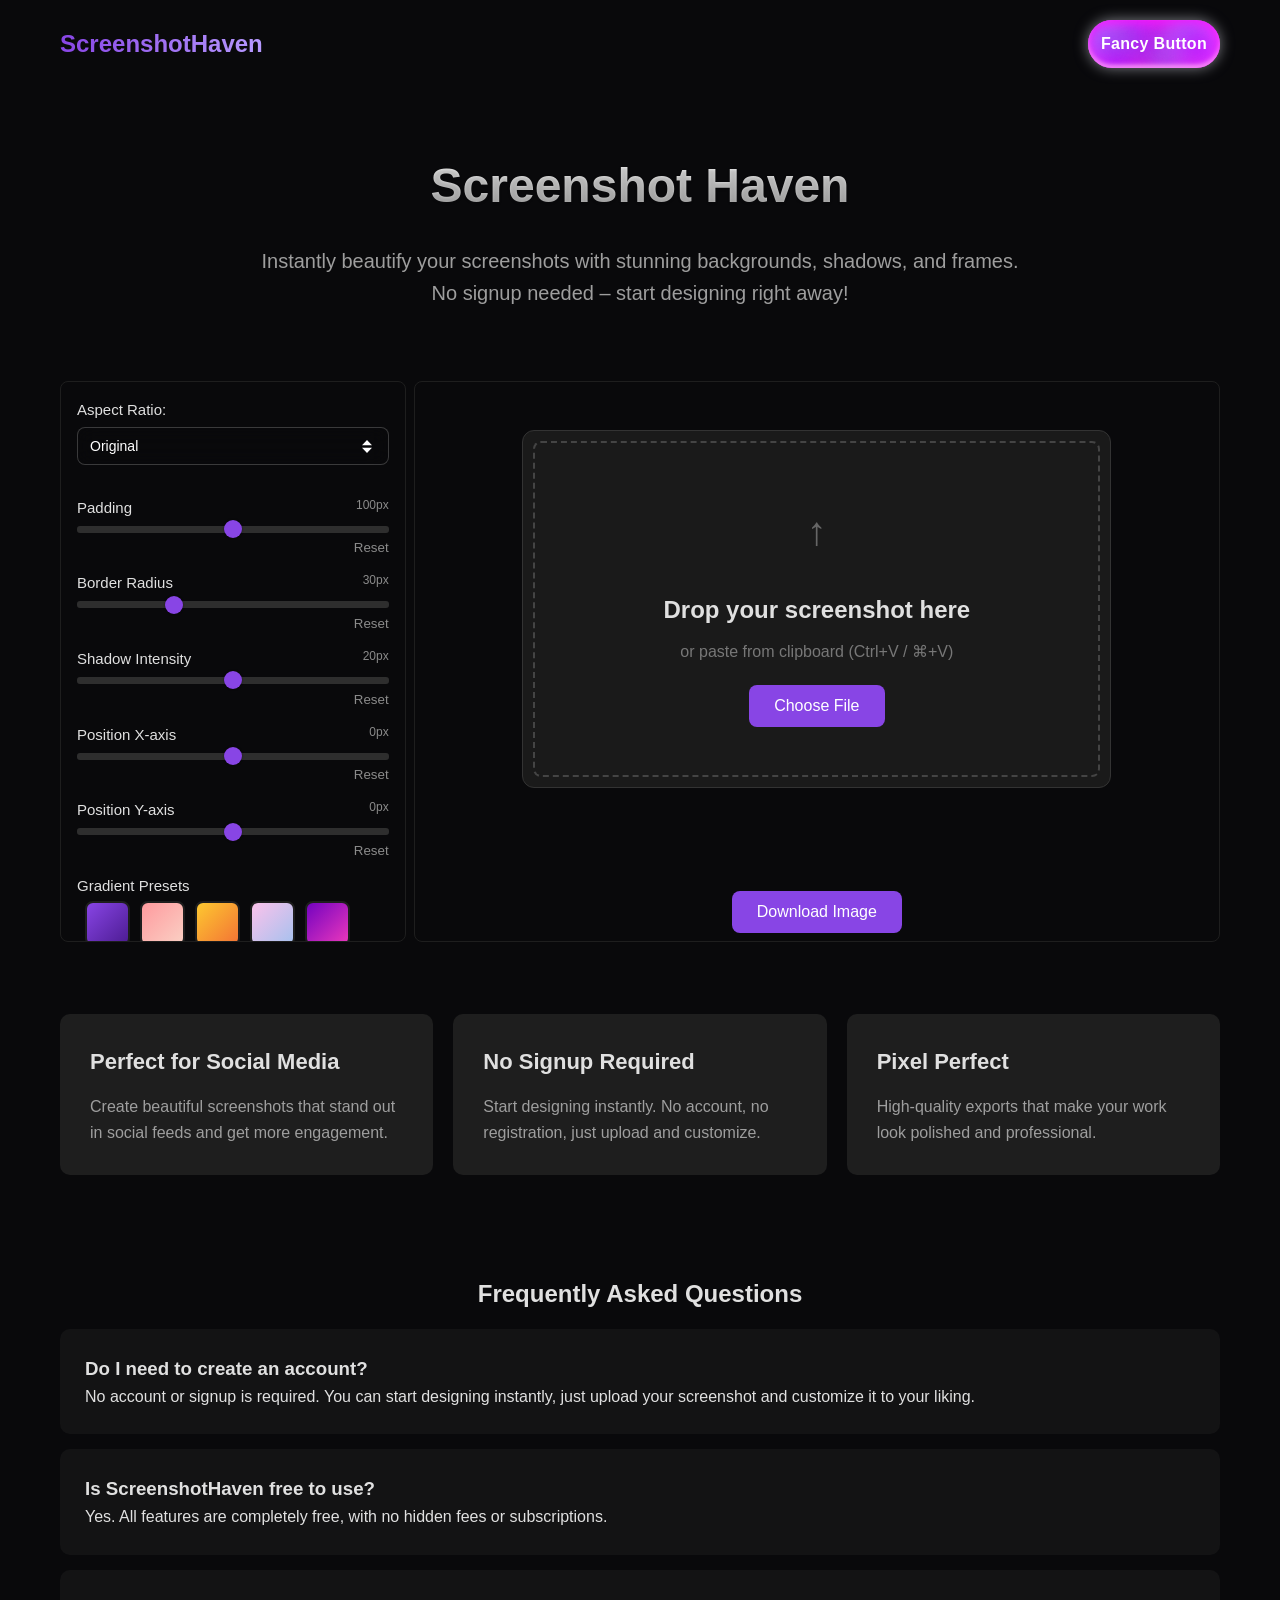
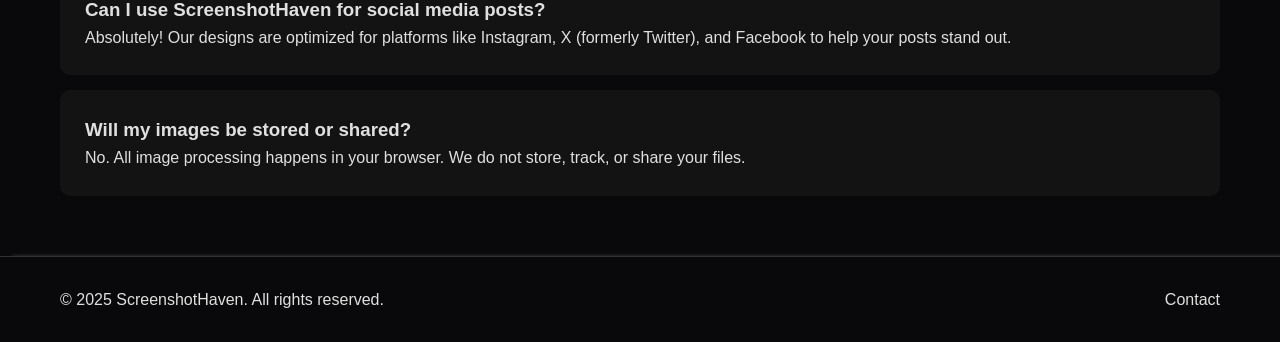
==== index.html @ 1f68485c "Initial commit of ssHaven | Working" ====
<!DOCTYPE html>
<html lang="en">

<head>
    <meta charset="UTF-8">
    <meta name="viewport" content="width=device-width, initial-scale=1.0">
    <title>ScreenshotHaven - Beautify Screenshots for Social Media</title>
        <!-- Meta Description -->
    <meta name="description" content="Create stunning, share-ready screenshots in seconds. Add padding, borders, shadows, and backgrounds for Instagram, X (Twitter), and more. No signup required.">

    <!-- Keywords (optional but still useful for some search engines) -->
    <meta name="keywords" content="screenshot beautifier, screenshot editor, social media screenshot tool, Instagram post maker, Twitter image enhancer, screenshot border, screenshot padding">

    <!-- Open Graph for social sharing -->
    <meta property="og:title" content="ScreenshotHaven - Beautify Screenshots Instantly">
    <meta property="og:description" content="Transform plain screenshots into eye-catching social media posts. No signup needed, just upload and style.">
    <meta property="og:image" content="https://yourwebsite.com/og-image.jpg">
    <meta property="og:url" content="https://yourwebsite.com">
    <meta property="og:type" content="website">

    <!-- Twitter Card -->
    <meta name="twitter:card" content="summary_large_image">
    <meta name="twitter:title" content="ScreenshotHaven - Beautify Screenshots Instantly">
    <meta name="twitter:description" content="Create beautiful, polished screenshots perfect for Instagram, X (Twitter), and more. No account needed.">
    <meta name="twitter:image" content="https://yourwebsite.com/twitter-image.jpg">

    <style>
        :root {
            --primary-color: #8845e5;
            --text-color: #e0e0e0;
            --background-color: #09090b;
            --card-background: #1e1e1e;
            --button-color: #8845e5;
            --muted-shadow-color: rgb(28, 28, 28);
            --muted-foreground-color: rgb(139, 139, 139);
        }

        * {
            margin: 0;
            padding: 0;
            box-sizing: border-box;
            font-family: -apple-system, BlinkMacSystemFont, 'Segoe UI', Roboto, Oxygen, Ubuntu, Cantarell, 'Open Sans', 'Helvetica Neue', sans-serif;
        }

        body {
            background-color: var(--background-color);
            color: var(--text-color);
            line-height: 1.6;
            height: 100%;
        }

        .container {
            width: 100%;
            max-width: 1200px;
            margin: 0 auto;
            padding: 0 20px;
        }

        /* Header Styles */
        header {
            padding: 20px 0;
        }

        nav {
            display: flex;
            justify-content: space-between;
            align-items: center;
        }

        .logo {
            font-size: 24px;
            font-weight: bold;
            background: linear-gradient(to right, #8845e5, #b69aff);
            -webkit-background-clip: text;
            background-clip: text;
            color: transparent;
            text-decoration: none;
        }

        .nav-links {
            display: flex;
            gap: 30px;
        }

        .nav-links a {
            color: var(--text-color);
            text-decoration: none;
            transition: color 0.3s ease;
        }

        .nav-links a:hover {
            color: var(--primary-color);
        }

        .get-started {
            background: none;
            border: none;
            color: var(--primary-color);
            font-weight: bold;
            font-size: 16px;
            cursor: pointer;
            text-decoration: none;
        }

        /* Hero Section */
        .hero {
            text-align: center;
            padding: 60px 0;
        }

        .hero h1 {
            font-size: 48px;
            margin-bottom: 20px;
            background: linear-gradient(to bottom, #ffffff, #9e9e9e);
            -webkit-background-clip: text;
            background-clip: text;
            color: transparent;
            text-shadow: 0px 1px 3px rgba(0, 0, 0, 0.15);
        }

        .hero p {
            font-size: 20px;
            max-width: 800px;
            margin: 0 auto;
            color: #9e9e9e;
        }

        /* Upload Section */
        .upload-section {
            background-color: #1a1a1a;
            border: 1px solid #333;
            border-radius: 12px;
            padding: 60px 140px;
            text-align: center;
            margin: 40px auto;
            max-width: 700px;
            cursor: pointer;
            animation: float 4s ease-in-out infinite;
            position: relative;
        }

        .upload-section::before {
            content: '';
            position: absolute;
            top: 10px;
            left: 10px;
            right: 10px;
            bottom: 10px;
            border: 2px dashed #444;
            border-radius: 8px;
            pointer-events: none;
        }

        .customization-section {
            display: flex;
            gap: 8px;
            width: 100%;
            min-height: 450px;
            height: 585px;
            border-radius: 8px;
            padding: 12px 0px;
            align-items: stretch;
            justify-content: center;
            font-size: 16px;
        }

        .customization-section div {
            padding: 8px;
            border-radius: 8px;
        }

        .left-settings {
            width: 30%;
            border: 1px solid var(--card-background);
            overflow: overlay;
        }

        .right-screenshot-preview {
            width: 70%;
            border: 1px solid var(--card-background);
            height: 100%;
        }

        @keyframes float {
            0% {
                transform: translateY(0px);
                box-shadow: 0 5px 15px 0px rgba(0, 0, 0, 0.3);
            }

            50% {
                transform: translateY(-10px);
                box-shadow: 0 15px 25px 0px rgba(0, 0, 0, 0.2);
            }

            100% {
                transform: translateY(0px);
                box-shadow: 0 5px 15px 0px rgba(0, 0, 0, 0.3);
            }
        }

        .upload-icon {
            font-size: 40px;
            margin-bottom: 20px;
            color: #666;
        }

        .upload-section h3 {
            margin-bottom: 10px;
            font-size: 24px;
        }

        .upload-section p {
            color: #777;
            margin-bottom: 20px;
        }

        .choose-btn {
            background-color: var(--button-color);
            color: white;
            border: none;
            padding: 12px 25px;
            border-radius: 8px;
            font-size: 16px;
            cursor: pointer;
            transition: background-color 0.3s ease;
        }

        .choose-btn:hover {
            background-color: #7535d4;
        }

        /* Features Section */
        .features {
            display: grid;
            grid-template-columns: repeat(auto-fit, minmax(300px, 1fr));
            gap: 20px;
            margin: 60px 0;
        }

        .feature-card {
            background-color: var(--card-background);
            padding: 30px;
            border-radius: 10px;
            transition: transform 0.3s ease;
        }

        .faq{
            display: flex;
            flex-direction: column;
            align-items: flex-start;
            gap: 15px;
            margin-top: 100px;
        }
        .faq-item {
            background-color: #1e1e1e87;
            padding: 25px;
            border-radius: 10px;
            width: 100%;
        }

        .feature-card:hover {
            transform: translateY(-5px);
        }

        .feature-card h3 {
            margin-bottom: 15px;
            font-size: 22px;
        }

        .feature-card p {
            color: #9e9e9e;
        }

        /* Footer */
        footer {
            padding: 30px 0;
            border-top: 1px solid #333;
            margin-top: 60px;
            box-shadow: 10px 0 5px -2px #888;
        }

        .footer-content {
            display: flex;
            justify-content: space-between;
            align-items: center;
        }

        .footer-links {
            display: flex;
            gap: 20px;
        }

        .footer-links a {
            color: var(--text-color);
            text-decoration: none;
            transition: color 0.3s ease;
        }

        .footer-links a:hover {
            color: var(--primary-color);
        }

        /* ======================================>
        left panel settings */
        .setting {
            margin-bottom: 15px;
        }

        .setting label {
            display: flex;
            justify-content: space-between;
            font-size: 15px;
            margin-bottom: -5px;
            font-weight: 500;
        }

        .setting label span {
            font-size: 12px;
            font-weight: 400;
            color: var(--muted-foreground-color);
        }

        .btn-reset {
            display: block;
            float: right;
            color: var(--muted-foreground-color);
            background: none;
            border-style: none;
            font-weight: 500;
            cursor: pointer;
        }

        input[type="range"] {
            width: 100%;
            appearance: none;
            height: 7px;
            border-radius: 3px;
            background: #2e2e2e;
            outline: none;
        }

        input[type="range"]::-webkit-slider-thumb {
            appearance: none;
            width: 18px;
            height: 18px;
            background: var(--primary-color);
            border-radius: 50%;
            cursor: pointer;
            border: none;
            box-shadow: 0 0 2px rgba(0, 0, 0, 0.5);
        }

        input[type="range"]::-moz-range-thumb {
            width: 16px;
            height: 16px;
            background: var(--primary-color);
            border-radius: 50%;
            cursor: pointer;
            border: none;
        }

        .gradient-presets {
            display: flex;
            gap: 10px;
            flex-wrap: wrap;
        }

        .gradient-btn {
            width: 45px;
            height: 45px;
            border-radius: 8px;
            border: 2px solid var(--card-background);
            cursor: pointer;
            outline: none;
            padding: 0;
        }

        .gradient-btn:hover {
            border-color: var(--primary-color);
        }

        .border-style-container {
            display: flex;
            gap: 10px;
            justify-content: start;
        }

        .border-style-button {
            display: flex;
            flex-direction: column;
            align-items: center;
            border: 2px solid transparent;
            background: none;
            border-radius: 10px;
            padding: 5px;
            cursor: pointer;
            transition: border-color 0.2s;
        }

        .border-style-button img {
            width: 60px;
            height: 50px;
            border-radius: 10px;
        }

        .border-style-button span {
            font-size: 12px;
            color: #ccc;
            margin-top: 5px;
        }

        .border-style-button.active {
            outline: 2px solid var(--primary-color);
        }

        /* ------------custom scrollbar------------ */
        ::-webkit-scrollbar {
            width: 7px;
        }

        ::-webkit-scrollbar-track {
            background: var(--card-background);
        }

        ::-webkit-scrollbar-thumb {
            background: #2e2e2e;
            border-radius: 8px;
        }

        #downloadBtn {
            display: block;
            margin: 0 auto;
            padding: 12px 25px;
            color: white;
            background-color: var(--button-color);
            border-radius: 8px;
            border: none;
            font-size: 16px;
            font-weight: 500;
            cursor: pointer;
            transition: all 0.3s ease;
        }

        #downloadBtn:hover {
            background-color: #7535d4;
        }

        .preview-img {
            display: none;
            justify-content: center;
            align-items: center;
            max-width: 100%;
            overflow: hidden;
        }

        /* UIVERSE BUTTON---------------- */
        /* From Uiverse.io by Ashon-G */
        .uiverse {
            --duration: 7s;
            --easing: linear;
            --c-color-1: rgba(174, 0, 255, 0.642);
            --c-color-2: #a362ff;
            --c-color-3: #8845e5;
            --c-color-4: rgba(249, 76, 255, 0.7);
            --c-shadow: rgba(244, 246, 255, 0.5);
            --c-shadow-inset-top: rgba(247, 18, 254, 0.9);
            --c-shadow-inset-bottom: rgba(255, 215, 244, 0.8);
            --c-radial-inner: #ff15cc;
            --c-radial-outer: hsl(295, 100%, 65%);
            --c-color: #fff;
            -webkit-tap-highlight-color: transparent;
            -webkit-appearance: none;
            outline: none;
            position: relative;
            cursor: pointer;
            border: none;
            display: table;
            border-radius: 24px;
            padding: 0;
            margin: 0;
            text-align: center;
            font-weight: 600;
            font-size: 16px;
            letter-spacing: 0.02em;
            line-height: 1.5;
            color: var(--c-color);
            background: radial-gradient(circle,
                    var(--c-radial-inner),
                    var(--c-radial-outer) 80%);
            box-shadow: 0 0 14px var(--c-shadow);
        }

        .uiverse:before {
            content: "";
            pointer-events: none;
            position: absolute;
            z-index: 3;
            left: 0;
            top: 0;
            right: 0;
            bottom: 0;
            border-radius: 24px;
            box-shadow:
                inset 0 3px 12px var(--c-shadow-inset-top),
                inset 0 -3px 4px var(--c-shadow-inset-bottom);
        }

        .uiverse .wrapper {
            -webkit-mask-image: -webkit-radial-gradient(white, black);
            overflow: hidden;
            border-radius: 24px;
            min-width: 132px;
            padding: 12px 0;
        }

        .uiverse .wrapper span {
            display: inline-block;
            position: relative;
            z-index: 1;
        }

        .uiverse:hover {
            --duration: 1400ms;
        }

        .uiverse .wrapper .circle {
            position: absolute;
            left: 0;
            top: 0;
            width: 40px;
            height: 40px;
            border-radius: 50%;
            filter: blur(var(--blur, 8px));
            background: var(--background, transparent);
            transform: translate(var(--x, 0), var(--y, 0)) translateZ(0);
            animation: var(--animation, none) var(--duration) var(--easing) infinite;
        }

        .uiverse .wrapper .circle.circle-1,
        .uiverse .wrapper .circle.circle-9,
        .uiverse .wrapper .circle.circle-10 {
            --background: var(--c-color-4);
        }

        .uiverse .wrapper .circle.circle-3,
        .uiverse .wrapper .circle.circle-4 {
            --background: var(--c-color-2);
            --blur: 14px;
        }

        .uiverse .wrapper .circle.circle-5,
        .uiverse .wrapper .circle.circle-6 {
            --background: var(--c-color-3);
            --blur: 16px;
        }

        .uiverse .wrapper .circle.circle-2,
        .uiverse .wrapper .circle.circle-7,
        .uiverse .wrapper .circle.circle-8,
        .uiverse .wrapper .circle.circle-11,
        .uiverse .wrapper .circle.circle-12 {
            --background: var(--c-color-1);
            --blur: 12px;
        }

        .uiverse .wrapper .circle.circle-1 {
            --x: 0;
            --y: -40px;
            --animation: circle-1;
        }

        .uiverse .wrapper .circle.circle-2 {
            --x: 92px;
            --y: 8px;
            --animation: circle-2;
        }

        .uiverse .wrapper .circle.circle-3 {
            --x: -12px;
            --y: -12px;
            --animation: circle-3;
        }

        .uiverse .wrapper .circle.circle-4 {
            --x: 80px;
            --y: -12px;
            --animation: circle-4;
        }

        .uiverse .wrapper .circle.circle-5 {
            --x: 12px;
            --y: -4px;
            --animation: circle-5;
        }

        .uiverse .wrapper .circle.circle-6 {
            --x: 56px;
            --y: 16px;
            --animation: circle-6;
        }

        .uiverse .wrapper .circle.circle-7 {
            --x: 8px;
            --y: 28px;
            --animation: circle-7;
        }

        .uiverse .wrapper .circle.circle-8 {
            --x: 28px;
            --y: -4px;
            --animation: circle-8;
        }

        .uiverse .wrapper .circle.circle-9 {
            --x: 20px;
            --y: -12px;
            --animation: circle-9;
        }

        .uiverse .wrapper .circle.circle-10 {
            --x: 64px;
            --y: 16px;
            --animation: circle-10;
        }

        .uiverse .wrapper .circle.circle-11 {
            --x: 4px;
            --y: 4px;
            --animation: circle-11;
        }

        .uiverse .wrapper .circle.circle-12 {
            --blur: 14px;
            --x: 52px;
            --y: 4px;
            --animation: circle-12;
        }

        @keyframes circle-1 {
            33% {
                transform: translate(0px, 16px) translateZ(0);
            }

            66% {
                transform: translate(12px, 64px) translateZ(0);
            }
        }

        @keyframes circle-2 {
            33% {
                transform: translate(80px, -10px) translateZ(0);
            }

            66% {
                transform: translate(72px, -48px) translateZ(0);
            }
        }

        @keyframes circle-3 {
            33% {
                transform: translate(20px, 12px) translateZ(0);
            }

            66% {
                transform: translate(12px, 4px) translateZ(0);
            }
        }

        @keyframes circle-4 {
            33% {
                transform: translate(76px, -12px) translateZ(0);
            }

            66% {
                transform: translate(112px, -8px) translateZ(0);
            }
        }

        @keyframes circle-5 {
            33% {
                transform: translate(84px, 28px) translateZ(0);
            }

            66% {
                transform: translate(40px, -32px) translateZ(0);
            }
        }

        @keyframes circle-6 {
            33% {
                transform: translate(28px, -16px) translateZ(0);
            }

            66% {
                transform: translate(76px, -56px) translateZ(0);
            }
        }

        @keyframes circle-7 {
            33% {
                transform: translate(8px, 28px) translateZ(0);
            }

            66% {
                transform: translate(20px, -60px) translateZ(0);
            }
        }

        @keyframes circle-8 {
            33% {
                transform: translate(32px, -4px) translateZ(0);
            }

            66% {
                transform: translate(56px, -20px) translateZ(0);
            }
        }

        @keyframes circle-9 {
            33% {
                transform: translate(20px, -12px) translateZ(0);
            }

            66% {
                transform: translate(80px, -8px) translateZ(0);
            }
        }

        @keyframes circle-10 {
            33% {
                transform: translate(68px, 20px) translateZ(0);
            }

            66% {
                transform: translate(100px, 28px) translateZ(0);
            }
        }

        @keyframes circle-11 {
            33% {
                transform: translate(4px, 4px) translateZ(0);
            }

            66% {
                transform: translate(68px, 20px) translateZ(0);
            }
        }

        @keyframes circle-12 {
            33% {
                transform: translate(56px, 0px) translateZ(0);
            }

            66% {
                transform: translate(60px, -32px) translateZ(0);
            }
        }

        /* ============Custom Selection field==========> */
        #aspectRatio {
            margin-top: 10px;
            width: 100%;
            padding: 10px 12px;
            background: linear-gradient(135deg, rgba(255, 255, 255, 0.1), rgba(255, 255, 255, 0.05));
            border: 1px solid rgba(255, 255, 255, 0.2);
            border-radius: 8px;
            color: #ffffff;
            font-size: 14px;
            font-weight: 500;
            cursor: pointer;
            transition: all 0.3s ease;
            backdrop-filter: blur(10px);
            -webkit-backdrop-filter: blur(10px);
            appearance: none;
            -webkit-appearance: none;
            -moz-appearance: none;
            background-image: url('data:image/svg+xml;charset=US-ASCII,<svg xmlns="http://www.w3.org/2000/svg" viewBox="0 0 4 5"><path fill="%23ffffff" d="M2 0L0 2h4zm0 5L0 3h4z"/></svg>');
            background-repeat: no-repeat;
            background-position: right 16px center;
            background-size: 10px;
            padding-right: 45px;
        }

        #aspectRatio:hover {
            border-color: rgba(255, 255, 255, 0.4);
            transform: translateY(-2px);
            background-image: url('data:image/svg+xml;charset=US-ASCII,<svg xmlns="http://www.w3.org/2000/svg" viewBox="0 0 4 5"><path fill="%23ffffff" d="M2 0L0 2h4zm0 5L0 3h4z"/></svg>');
            background-repeat: no-repeat;
            background-position: right 16px center;
            background-size: 10px;
        }

        #aspectRatio:focus {
            outline: none;
            background-image: url('data:image/svg+xml;charset=US-ASCII,<svg xmlns="http://www.w3.org/2000/svg" viewBox="0 0 4 5"><path fill="%23ffffff" d="M2 0L0 2h4zm0 5L0 3h4z"/></svg>');
            background-repeat: no-repeat;
            background-position: right 16px center;
            background-size: 10px;
        }

        #aspectRatio option {
            background: var(--background-color);
            color: #ffffff;
            padding: 10px;
            border: none;
            font-weight: 500;
        }

        #aspectRatio option:checked {
            background: var(--primary-color);
            color: #ffffff;
        }

        /* Additional glassmorphism effects */
        /* Responsive design */
        @media (max-width: 768px) {
            #aspectRatio {
                padding: 10px 14px;
                font-size: 13px;
                background-size: 10px;
                background-position: right 14px center;
                padding-right: 35px;
            }

            .setting label {
                font-size: 13px;
            }

            .hero h1 {
                font-size: 36px;
            }

            .hero p {
                font-size: 18px;
            }

            .footer-content {
                flex-direction: column;
                gap: 20px;
            }

            .customization-section {
                flex-direction: column;
                height: 1100px;
            }

            .left-settings {
                width: 100%;
            }

            .right-screenshot-preview {
                width: auto;
            }
        }

        /* =====Custom Selection Field end=========> */

        /* ======================================> */

        @media (max-width: 576px) {
            nav {
                flex-direction: column;
                gap: 20px;
            }

            .nav-links {
                gap: 15px;
            }

            .hero h1 {
                font-size: 28px;
            }

            .hero p {
                font-size: 16px;
            }

            .feature-card {
                padding: 20px;
            }
        }
    </style>
</head>

<body>
    <header>
        <div class="container">
            <nav>
                <a href="#" class="logo">ScreenshotHaven</a>
                <!-- From Uiverse.io by Ashon-G -->
                <button class="uiverse">
                    <div class="wrapper">
                        <span>Fancy Button</span>
                        <div class="circle circle-12"></div>
                        <div class="circle circle-11"></div>
                        <div class="circle circle-10"></div>
                        <div class="circle circle-9"></div>
                        <div class="circle circle-8"></div>
                        <div class="circle circle-7"></div>
                        <div class="circle circle-6"></div>
                        <div class="circle circle-5"></div>
                        <div class="circle circle-4"></div>
                        <div class="circle circle-3"></div>
                        <div class="circle circle-2"></div>
                        <div class="circle circle-1"></div>
                    </div>
                </button>

            </nav>
        </div>
    </header>

    <main>
        <div class="container">
            <section class="hero">
                <h1>Screenshot Haven</h1>
                <p>Instantly beautify your screenshots with stunning backgrounds, shadows, and frames.</p>
                <p>No signup needed – start designing right away!</p>
            </section>

            <section class="customization-section">
                <div class="left-settings">
                    <div class="setting">
                        <label for="aspectRatio">Aspect Ratio:</label>
                        <select id="aspectRatio">
                            <option value="original">Original</option>
                            <option value="16:9">16:9 (HD/Widescreen)</option>
                            <option value="1:1">1:1 (Instagram Post)</option>
                            <option value="4:5">4:5 (Instagram Portrait)</option>
                            <option value="9:16">9:16 (Stories/Reels)</option>
                            <option value="3:2">3:2 (X/Twitter Post)</option>
                        </select>
                    </div>
                    <div class="setting">
                        <label for="padding">Padding <span id="paddingValue">100px</span></label>
                        <input type="range" id="padding" min="0" max="200" value="100">
                        <button class="btn-reset">Reset</button>
                    </div>
                    <div class="setting">
                        <label for="radius">Border Radius <span id="radiusValue">30px</span></label>
                        <input type="range" id="radius" min="0" max="100" value="30">
                        <button class="btn-reset">Reset</button>
                    </div>
                    <div class="setting">
                        <label for="shadow">Shadow Intensity <span id="shadowValue">20px</span></label>
                        <input type="range" id="shadow" min="0" max="40" value="20">
                        <button class="btn-reset">Reset</button>
                    </div>
                    <div class="setting">
                        <label for="positionX">Position X-axis<span id="positionXValue">0px</span></label>
                        <input type="range" id="positionX" min="-100" max="100" value="0">
                        <button class="btn-reset">Reset</button>
                    </div>
                    <div class="setting">
                        <label for="positionY">Position Y-axis<span id="positionYValue">0px</span></label>
                        <input type="range" id="positionY" min="-100" max="100" value="0">
                        <button class="btn-reset">Reset</button>
                    </div>
                    <!-- <div class="setting">
                        <label for="tiltX">Tilt X-axis <span id="tiltXValue">0°</span></label>
                        <input type="range" id="tiltX" min="-45" max="45" value="0">
                    </div>
                    <div class="setting">
                        <label for="tiltY">Tilt Y-axis <span id="tiltYValue">0°</span></label>
                        <input type="range" id="tiltY" min="-45" max="45" value="0">
                    </div> -->
                    <div class="setting">
                        <label for="grad-presets">Gradient Presets</label>
                        <div class="gradient-presets">
                            <button class="gradient-btn" data-gradient="linear-gradient(135deg, #8845e5, #4c1c92)"
                                data-colorStop0="#8845e5" data-colorStop1="#4c1c92"></button>
                            <button class="gradient-btn" data-gradient="linear-gradient(135deg, #ff9a9e, #fad0c4)"
                                data-colorStop0="#ff9a9e" data-colorStop1="#fad0c4"></button>
                            <button class="gradient-btn" data-gradient="linear-gradient(135deg, #FDC830, #F37335)"
                                data-colorStop0="#FDC830" data-colorStop1="#F37335"></button>
                            <button class="gradient-btn" data-gradient="linear-gradient(135deg, #fbc2eb, #a6c1ee)"
                                data-colorStop0="#fbc2eb" data-colorStop1="#a6c1ee"></button>
                            <button class="gradient-btn" data-gradient="linear-gradient(135deg, #7303c0, #ec38bc)"
                                data-colorStop0="#7303c0" data-colorStop1="#ec38bc"></button>
                            <button class="gradient-btn" data-gradient="linear-gradient(135deg, #fdfc47, #24fe41)"
                                data-colorStop0="#fdfc47" data-colorStop1="#24fe41"></button>
                            <button class="gradient-btn" data-gradient="linear-gradient(135deg, #56CCF2, #2F80ED)"
                                data-colorStop0="#56CCF2" data-colorStop1="#2F80ED"></button>
                            <button class="gradient-btn" data-gradient="linear-gradient(135deg, #ef32d9, #89fffd)"
                                data-colorStop0="#ef32d9" data-colorStop1="#89fffd"></button>
                            <button class="gradient-btn" data-gradient="linear-gradient(135deg, #141E30, #243B55)"
                                data-colorStop0="#141E30" data-colorStop1="#243B55"></button>
                            <button class="gradient-btn" data-gradient="linear-gradient(135deg, #f857a6, #ff5858)"
                                data-colorStop0="#f857a6" data-colorStop1="#ff5858"></button>
                            <button class="gradient-btn" data-gradient="linear-gradient(135deg, #fada61, #ff5acd)"
                                data-colorStop0="#fada61" data-colorStop1="#ff5acd"></button>
                        </div>
                    </div>
                    <div class="setting">
                        <label for="">Border Style</label>
                        <div id="borderStyleButtons" class="border-style-container">
                            <button data-style="none" class="border-style-button active">
                                <img src="default.png" alt="Default">
                                <span>Default</span>
                            </button>
                            <button data-style="glass-light" class="border-style-button">
                                <img src="glass-light.png" alt="Glass Light">
                                <span>Glass Light</span>
                            </button>
                            <button data-style="glass-dark" class="border-style-button">
                                <img src="glass-dark.png" alt="Glass Dark">
                                <span>Glass Dark</span>
                            </button>
                        </div>

                    </div>

                </div>
                <div class="right-screenshot-preview">
                    <section class="upload-section">
                        <div class="upload-icon">↑</div>
                        <h3>Drop your screenshot here</h3>
                        <p>or paste from clipboard (Ctrl+V / ⌘+V)</p>
                        <button class="choose-btn">Choose File</button>
                    </section>
                    <div class="preview-img">
                        <!-- <img src="" alt="Screenshot Preview" style="max-width: 100%; height: auto;" /> -->
                        <canvas id="screenshotCanvas"
                            style="max-width: 100%; height: auto; border-radius: 8px;"></canvas>
                    </div>
                    <button id="downloadBtn">Download Image</button>
                </div>
            </section>

            <section class="features">
                <div class="feature-card">
                    <h3>Perfect for Social Media</h3>
                    <p>Create beautiful screenshots that stand out in social feeds and get more engagement.</p>
                </div>

                <div class="feature-card">
                    <h3>No Signup Required</h3>
                    <p>Start designing instantly. No account, no registration, just upload and customize.</p>
                </div>

                <div class="feature-card">
                    <h3>Pixel Perfect</h3>
                    <p>High-quality exports that make your work look polished and professional.</p>
                </div>
            </section>

            <section class="faq">
                <h2 style="width: 100%; text-align: center;">Frequently Asked Questions</h2>
                <div class="faq-item">
                    <h3>Do I need to create an account?</h3>
                    <p>No account or signup is required. You can start designing instantly, just upload your screenshot and customize it to your liking.</p>
                </div>

                <div class="faq-item">
                    <h3>Is ScreenshotHaven free to use?</h3>
                    <p>Yes. All features are completely free, with no hidden fees or subscriptions.</p>
                </div>

                <div class="faq-item">
                    <h3>Can I use ScreenshotHaven for social media posts?</h3>
                    <p>Absolutely! Our designs are optimized for platforms like Instagram, X (formerly Twitter), and Facebook to help your posts stand out.</p>
                </div>

                <div class="faq-item">
                    <h3>Will my images be stored or shared?</h3>
                    <p>No. All image processing happens in your browser. We do not store, track, or share your files.</p>
                </div>
            </section>

        </div>
    </main>

    <footer>
        <div class="container">
            <div class="footer-content">
                <p>© 2025 ScreenshotHaven. All rights reserved.</p>
                <div class="footer-links">
                    <a href="#">Contact</a>
                </div>
            </div>
        </div>
    </footer>

    <script>
        // Add functionality for file upload
        const uploadSection = document.querySelector('.upload-section');
        const chooseBtn = document.querySelector('.choose-btn');
        const canvas = document.getElementById('screenshotCanvas');
        const ctx = canvas.getContext('2d');
        const previewContainer = document.querySelector('.preview-img');
        let previewImg = document.querySelector('.preview-img img')
        let tempFile;

        //padding slider
        const paddingSlider = document.getElementById('padding');
        const paddingValueDisplay = document.getElementById('paddingValue');
        //Border Radius slider
        const borderRadSlider = document.getElementById('radius');
        const borderRadValueDisplay = document.getElementById('radiusValue');
        //Shadow Slider
        const shadowSlider = document.getElementById('shadow');
        const shadowValueDisplay = document.getElementById('shadowValue');
        //PositionX Slider
        const posXSlider = document.getElementById('positionX');
        const posXValueDisplay = document.getElementById('positionXValue');
        //PositionY Slider
        const posYSlider = document.getElementById('positionY');
        const posYValueDisplay = document.getElementById('positionYValue');
        //for gradients
        let colorStop0 = '#8845e5';
        let colorStop1 = '#4c1c92';

        //Applying gradients to Gradient buttons
        const gradientButtons = document.querySelectorAll('.gradient-btn');
        const gradientContainer = document.querySelector('.gradient-background');

        gradientButtons.forEach(button => {
            const gradient = button.getAttribute('data-gradient');
            button.style.background = gradient;

            button.addEventListener('click', () => {
                colorStop0 = button.getAttribute('data-colorStop0');
                colorStop1 = button.getAttribute('data-colorStop1');
                if (tempFile) {
                    // console.log(`Inside grd-btn event lis:-- colorstop0: ${colorStop0}\ncolorstop1: ${colorStop1}`)
                    draw(tempFile, colorStop0, colorStop1, paddingSlider,
                        borderRadSlider, shadowSlider,
                        posXSlider, posYSlider);
                }
            });
        });

        //Padding slider Event listener
        paddingSlider.addEventListener('input', () => {
            padding = parseInt(paddingSlider.value);
            paddingValueDisplay.textContent = `${padding}px`;
            if (tempFile) {
                draw(tempFile, colorStop0, colorStop1, paddingSlider, borderRadSlider,
                    shadowSlider, posXSlider, posYSlider);
            }
        });

        //Border radius event listener
        borderRadSlider.addEventListener('input', () => {
            borderRad = parseInt(borderRadSlider.value);
            borderRadValueDisplay.textContent = `${borderRad}px`;
            if (tempFile) {
                draw(tempFile, colorStop0, colorStop1, paddingSlider,
                    borderRadSlider, shadowSlider, posXSlider, posYSlider);
            }
        });

        //Shadow Slider event Listener
        shadowSlider.addEventListener('input', () => {
            shadowIntensity = parseInt(shadowSlider.value);
            shadowValueDisplay.textContent = `${shadowIntensity}px`;
            if (tempFile) {
                draw(tempFile, colorStop0, colorStop1, paddingSlider,
                    borderRadSlider, shadowSlider, posXSlider, posYSlider);
            }
        });
        //PosX slider event listener
        posXSlider.addEventListener('input', () => {
            positionX = parseInt(posXSlider.value);
            posXValueDisplay.textContent = `${positionX}px`;

            if (tempFile) {
                draw(tempFile, colorStop0, colorStop1, paddingSlider,
                    borderRadSlider, shadowSlider, posXSlider, posYSlider);
            }
        });
        //PosY slider event listener
        posYSlider.addEventListener('input', () => {
            positionY = parseInt(posYSlider.value);
            posYValueDisplay.textContent = `${positionY}px`;
            if (tempFile) {
                draw(tempFile, colorStop0, colorStop1, paddingSlider,
                    borderRadSlider, shadowSlider, posXSlider, posYSlider);
            }
        });

        document.getElementById('aspectRatio').addEventListener('change', () => {
            if (tempFile) {
                draw(
                    tempFile, colorStop0, colorStop1, paddingSlider, borderRadSlider,
                    shadowSlider, posXSlider, posYSlider)
            };
        });
        //border style buttons
        let selectedBorderStyle = 'none';

        document.querySelectorAll('.border-style-button').forEach(button => {
            button.addEventListener('click', () => {
                selectedBorderStyle = button.getAttribute('data-style');

                // update button visuals
                document.querySelectorAll('.border-style-button').forEach(btn => btn.classList.remove('active'));
                button.classList.add('active');

                draw(tempFile, colorStop0, colorStop1, paddingSlider,
                    borderRadSlider, shadowSlider, posXSlider, posYSlider);
            });
        });
        //upload section
        uploadSection.addEventListener('click', () => {
            const fileInput = document.createElement('input');
            fileInput.type = 'file';
            fileInput.accept = 'image/*';
            fileInput.click();

            fileInput.addEventListener('change', (e) => {
                if (e.target.files.length > 0) {
                    tempFile = e.target.files[0];
                    uploadSection.style.display = 'none';
                    // Show preview
                    previewContainer.style.display = 'flex';
                    draw(tempFile, '#8845e5', '#4c1c92', paddingSlider,
                        borderRadSlider, shadowSlider, posXSlider, posYSlider);

                }
            });
        });

        document.querySelectorAll('.btn-reset').forEach(button => {
            button.addEventListener('click', () => {
                const setting = button.closest('.setting');
                const input = setting.querySelector('input[type="range"]');
                const span = setting.querySelector('span');

                const defaultValue = input.getAttribute('value');
                input.value = defaultValue;

                // Trigger input event if you have listeners relying on it
                input.dispatchEvent(new Event('input'));
            });
        });


        function draw(imageFile, colorStop0, colorStop1, paddingSlider, borderRad, shadow_slider, xSlider, ySlider) {
            const padding = parseInt(paddingSlider.value);
            const borderRadius = parseInt(borderRadSlider.value);
            const shadowIntensity = parseInt(shadowSlider.value);
            const posX = parseInt(xSlider.value);
            const posY = parseInt(ySlider.value);

            // Create an object to store the original image dimensions and settings for downloading
            if (!window.originalImageData) {
                window.originalImageData = {};
            }

            const img = new Image();
            img.onload = () => {
                // Store original image for high-res export
                window.originalImageData = {
                    file: imageFile,
                    width: img.width,
                    height: img.height,
                    colorStop0: colorStop0,
                    colorStop1: colorStop1,
                    padding: padding,
                    borderRadius: borderRadius,
                    shadowIntensity: shadowIntensity,
                    posX: posX,
                    posY: posY,
                    borderStyle: selectedBorderStyle
                };

                // Calculate container dimensions
                const container = document.querySelector('.right-screenshot-preview');
                const containerWidth = container.clientWidth - 40; // Leave some margin
                const containerHeight = container.clientHeight - 100; // Leave space for the download button

                // Calculate scaling factor to fit within container
                const aspectRatio = document.getElementById('aspectRatio').value;
                let canvasWidth, canvasHeight;
                let scale = 1;
                let centerOffsetX = 0;
                let centerOffsetY = 0;

                if (aspectRatio === "original") {
                    // Use image's natural aspect ratio
                    const imageRatio = img.width / img.height;

                    // Calculate dimensions with padding
                    canvasWidth = img.width + (2 * padding);
                    canvasHeight = img.height + (2 * padding);

                    // Scale down if needed to fit container
                    if (canvasWidth > containerWidth || canvasHeight > containerHeight) {
                        const widthRatio = containerWidth / canvasWidth;
                        const heightRatio = containerHeight / canvasHeight;
                        scale = Math.min(widthRatio, heightRatio);

                        canvasWidth = Math.floor(canvasWidth * scale);
                        canvasHeight = Math.floor(canvasHeight * scale);
                    }
                } else {
                    // Use selected aspect ratio
                    const [w, h] = aspectRatio.split(":").map(Number);
                    const targetRatio = w / h;

                    // First, determine max size based on container
                    if (containerWidth / targetRatio <= containerHeight) {
                        // Width is the limiting factor
                        canvasWidth = containerWidth;
                        canvasHeight = containerWidth / targetRatio;
                    } else {
                        // Height is the limiting factor
                        canvasHeight = containerHeight;
                        canvasWidth = containerHeight * targetRatio;
                    }

                    // Calculate how to fit and center the image in the new aspect ratio
                    const imageAspectRatio = img.width / img.height;
                    const paddedImageWidth = img.width + (2 * padding);
                    const paddedImageHeight = img.height + (2 * padding);

                    // Calculate scale to fit the padded image within the canvas
                    const scaleByWidth = canvasWidth / paddedImageWidth;
                    const scaleByHeight = canvasHeight / paddedImageHeight;
                    scale = Math.min(scaleByWidth, scaleByHeight);

                    // Calculate the actual scaled dimensions
                    const scaledPaddedWidth = paddedImageWidth * scale;
                    const scaledPaddedHeight = paddedImageHeight * scale;

                    // Center the image within the canvas
                    centerOffsetX = (canvasWidth - scaledPaddedWidth) / 2;
                    centerOffsetY = (canvasHeight - scaledPaddedHeight) / 2;
                }

                // Set canvas display size
                canvas.style.width = canvasWidth + 'px';
                canvas.style.height = canvasHeight + 'px';

                // Set actual canvas dimensions (for crisp rendering)
                // Use 2x resolution for better display quality
                const pixelRatio = window.devicePixelRatio || 1;
                canvas.width = canvasWidth * pixelRatio;
                canvas.height = canvasHeight * pixelRatio;
                ctx.scale(pixelRatio, pixelRatio);

                // Calculate scaled image dimensions for display
                const scaledImgWidth = (img.width * scale);
                const scaledImgHeight = (img.height * scale);

                // Calculate scaled padding
                const scaledPadding = padding * scale;

                // Draw gradient background
                const gradient = ctx.createLinearGradient(0, 0, canvasWidth, canvasHeight);
                gradient.addColorStop(0, colorStop0);
                gradient.addColorStop(1, colorStop1);
                ctx.fillStyle = gradient;
                ctx.fillRect(0, 0, canvasWidth, canvasHeight);

                // Position for the image - account for centering offsets
                const x = centerOffsetX + scaledPadding + (posX * scale);
                const y = centerOffsetY + scaledPadding + (posY * scale);

                // Draw shadow
                ctx.shadowBlur = shadowIntensity * scale;
                ctx.shadowOffsetX = 0;
                ctx.shadowOffsetY = 15 * scale;
                ctx.shadowColor = 'rgb(28,28,28)';

                // Apply border style
                let borderThickness = 0;
                let borderColor = '';

                // if (selectedBorderStyle === 'glass-light') {
                //     // borderThickness = 11;
                //     borderThickness = 18 * scale;
                //     // console.log(`glass light Scale: ${scale}`)
                //     // console.log(`Border thickness: ${borderThickness}`)
                //     borderColor = 'rgba(255, 255, 255, 0.3)';
                // } else if (selectedBorderStyle === 'glass-dark') {
                //     // borderThickness = 11;
                //     borderThickness = 18 * scale;
                //     // console.log(`Border thickness: ${borderThickness}`)
                //     borderColor = 'rgba(0, 0, 0, 0.3)';
                // }

                if (selectedBorderStyle === 'glass-light') {
                    // Use a base thickness that's relative to the canvas size, not the image scale
                    borderThickness = Math.max(8, (canvasWidth + canvasHeight) / 100);
                    borderColor = 'rgba(255, 255, 255, 0.3)';
                } else if (selectedBorderStyle === 'glass-dark') {
                    borderThickness = Math.max(8, (canvasWidth + canvasHeight) / 100);
                    borderColor = 'rgba(0, 0, 0, 0.3)';
                }


                // Draw border if applicable
                if (borderThickness > 0) {
                    ctx.lineWidth = borderThickness;
                    ctx.strokeStyle = borderColor;
                    ctx.beginPath();

                    const scaledRadius = borderRadius * scale;
                    roundedRect(ctx, x, y, scaledImgWidth, scaledImgHeight, scaledRadius);

                    ctx.stroke();
                }

                ctx.save(); // Save the context state

                // Begin rounded rectangle clipping path
                ctx.beginPath();
                roundedRect(ctx, x, y, scaledImgWidth, scaledImgHeight, borderRadius * scale);
                ctx.clip(); // Clip to rounded rectangle

                // Draw the image
                ctx.drawImage(img, x, y, scaledImgWidth, scaledImgHeight);
                ctx.restore(); // Restore context
            };

            img.src = URL.createObjectURL(imageFile);
        }

        // Helper function for drawing rounded rectangles
        function roundedRect(ctx, x, y, width, height, radius) {
            ctx.beginPath();
            ctx.moveTo(x + radius, y);
            ctx.lineTo(x + width - radius, y);
            ctx.quadraticCurveTo(x + width, y, x + width, y + radius);
            ctx.lineTo(x + width, y + height - radius);
            ctx.quadraticCurveTo(x + width, y + height, x + width - radius, y + height);
            ctx.lineTo(x + radius, y + height);
            ctx.quadraticCurveTo(x, y + height, x, y + height - radius);
            ctx.lineTo(x, y + radius);
            ctx.quadraticCurveTo(x, y, x + radius, y);
            ctx.closePath();
        }

        // Modify the download function to create a high-resolution version
        document.getElementById('downloadBtn').addEventListener('click', () => {
            if (!window.originalImageData) return;

            // Create a new high-resolution canvas for export
            const exportCanvas = document.createElement('canvas');
            const exportCtx = exportCanvas.getContext('2d');

            const data = window.originalImageData;

            // Set aspect ratio
            const aspectRatio = document.getElementById('aspectRatio').value;
            let exportWidth, exportHeight;
            let centerOffsetX = 0;
            let centerOffsetY = 0;

            if (aspectRatio === "original") {
                // Use image's natural dimensions plus padding
                exportWidth = data.width + (2 * data.padding);
                exportHeight = data.height + (2 * data.padding);
            } else {
                // Use selected aspect ratio at original image resolution
                const [w, h] = aspectRatio.split(":").map(Number);
                const targetRatio = w / h;

                // Base the size on the largest dimension of the original image
                if (data.width >= data.height) {
                    exportWidth = data.width + (2 * data.padding);
                    exportHeight = exportWidth / targetRatio;
                } else {
                    exportHeight = data.height + (2 * data.padding);
                    exportWidth = exportHeight * targetRatio;
                }

                // Calculate centering offsets for non-original aspect ratios
                const paddedImageWidth = data.width + (2 * data.padding);
                const paddedImageHeight = data.height + (2 * data.padding);

                // Calculate scale to fit the padded image within the export canvas
                const scaleByWidth = exportWidth / paddedImageWidth;
                const scaleByHeight = exportHeight / paddedImageHeight;
                const scale = Math.min(scaleByWidth, scaleByHeight);

                // Calculate the actual scaled dimensions
                const scaledPaddedWidth = paddedImageWidth * scale;
                const scaledPaddedHeight = paddedImageHeight * scale;

                // Center the image within the export canvas
                centerOffsetX = (exportWidth - scaledPaddedWidth) / 2;
                centerOffsetY = (exportHeight - scaledPaddedHeight) / 2;

                // Update the actual image dimensions for drawing (scaled)
                const scaledImageWidth = data.width * scale;
                const scaledImageHeight = data.height * scale;
                const scaledPadding = data.padding * scale;
                const scaledPosX = data.posX * scale;
                const scaledPosY = data.posY * scale;
                const scaledBorderRadius = data.borderRadius * scale;
                const scaledShadowIntensity = data.shadowIntensity * scale;

                // Store scaled values for use in drawing
                data.scaledWidth = scaledImageWidth;
                data.scaledHeight = scaledImageHeight;
                data.scaledPadding = scaledPadding;
                data.scaledPosX = scaledPosX;
                data.scaledPosY = scaledPosY;
                data.scaledBorderRadius = scaledBorderRadius;
                data.scaledShadowIntensity = scaledShadowIntensity;
                data.scale = scale;
            }

            // Set canvas dimensions to the export size
            exportCanvas.width = exportWidth;
            exportCanvas.height = exportHeight;

            // Draw gradient background
            const gradient = exportCtx.createLinearGradient(0, 0, exportWidth, exportHeight);
            gradient.addColorStop(0, data.colorStop0);
            gradient.addColorStop(1, data.colorStop1);
            exportCtx.fillStyle = gradient;
            exportCtx.fillRect(0, 0, exportWidth, exportHeight);

            // Calculate position for the image (with centering)
            let x, y, imgWidth, imgHeight, borderRadius, shadowIntensity;

            if (aspectRatio === "original") {
                x = data.padding + data.posX;
                y = data.padding + data.posY;
                imgWidth = data.width;
                imgHeight = data.height;
                borderRadius = data.borderRadius;
                shadowIntensity = data.shadowIntensity;
            } else {
                x = centerOffsetX + data.scaledPadding + data.scaledPosX;
                y = centerOffsetY + data.scaledPadding + data.scaledPosY;
                imgWidth = data.scaledWidth;
                imgHeight = data.scaledHeight;
                borderRadius = data.scaledBorderRadius;
                shadowIntensity = data.scaledShadowIntensity;
            }

            // Draw shadow
            exportCtx.shadowBlur = shadowIntensity;
            exportCtx.shadowOffsetX = 0;
            exportCtx.shadowOffsetY = 15 * (aspectRatio === "original" ? 1 : data.scale);
            exportCtx.shadowColor = 'rgb(28,28,28)';

            // Apply border style
            let borderThickness = 0;
            let borderColor = '';

            if (data.borderStyle === 'glass-light') {
                borderThickness = 18 * (aspectRatio === "original" ? 1 : data.scale);
                // borderThickness = 11;
                borderColor = 'rgba(255, 255, 255, 0.3)';
            } else if (data.borderStyle === 'glass-dark') {
                borderThickness = 18 * (aspectRatio === "original" ? 1 : data.scale);
                // borderThickness = 11;
                borderColor = 'rgba(0, 0, 0, 0.3)';
            }

            // Draw border if applicable
            if (borderThickness > 0) {
                exportCtx.lineWidth = borderThickness;
                exportCtx.strokeStyle = borderColor;
                roundedRect(exportCtx, x, y, imgWidth, imgHeight, borderRadius);
                exportCtx.stroke();
            }

            exportCtx.save(); // Save the context state

            // Begin rounded rectangle clipping path
            exportCtx.beginPath();
            roundedRect(exportCtx, x, y, imgWidth, imgHeight, borderRadius);
            exportCtx.clip(); // Clip to rounded rectangle

            // Load the original image again for full quality
            const img = new Image();
            img.onload = () => {
                // Draw the image at the calculated position and size
                exportCtx.drawImage(img, x, y, imgWidth, imgHeight);
                exportCtx.restore();

                // Convert to data URL and trigger download
                const link = document.createElement("a");
                link.download = "screenshot-beautified.png";

                // Add a delay to ensure the canvas has finished rendering
                setTimeout(() => {
                    link.href = exportCanvas.toDataURL("image/png");
                    link.click();
                }, 100);
            };

            img.src = URL.createObjectURL(data.file);
        });
        // Additional CSS fixes (update the CSS in your head section)
        // Add these styles to fix container issues:
        document.head.insertAdjacentHTML('beforeend', `
<style>
.right-screenshot-preview {
    display: flex;
    flex-direction: column;
    justify-content: space-between;
    padding: 15px;
    box-sizing: border-box;
    overflow: hidden;
}

.preview-img {
    display: none;
    justify-content: center;
    align-items: center;
    max-width: 100%;
    flex-grow: 1;
    overflow: hidden;
    margin-bottom: 20px;
}

#downloadBtn {
    margin-top: auto;
}
</style>
`);
    </script>
</body>

</html>
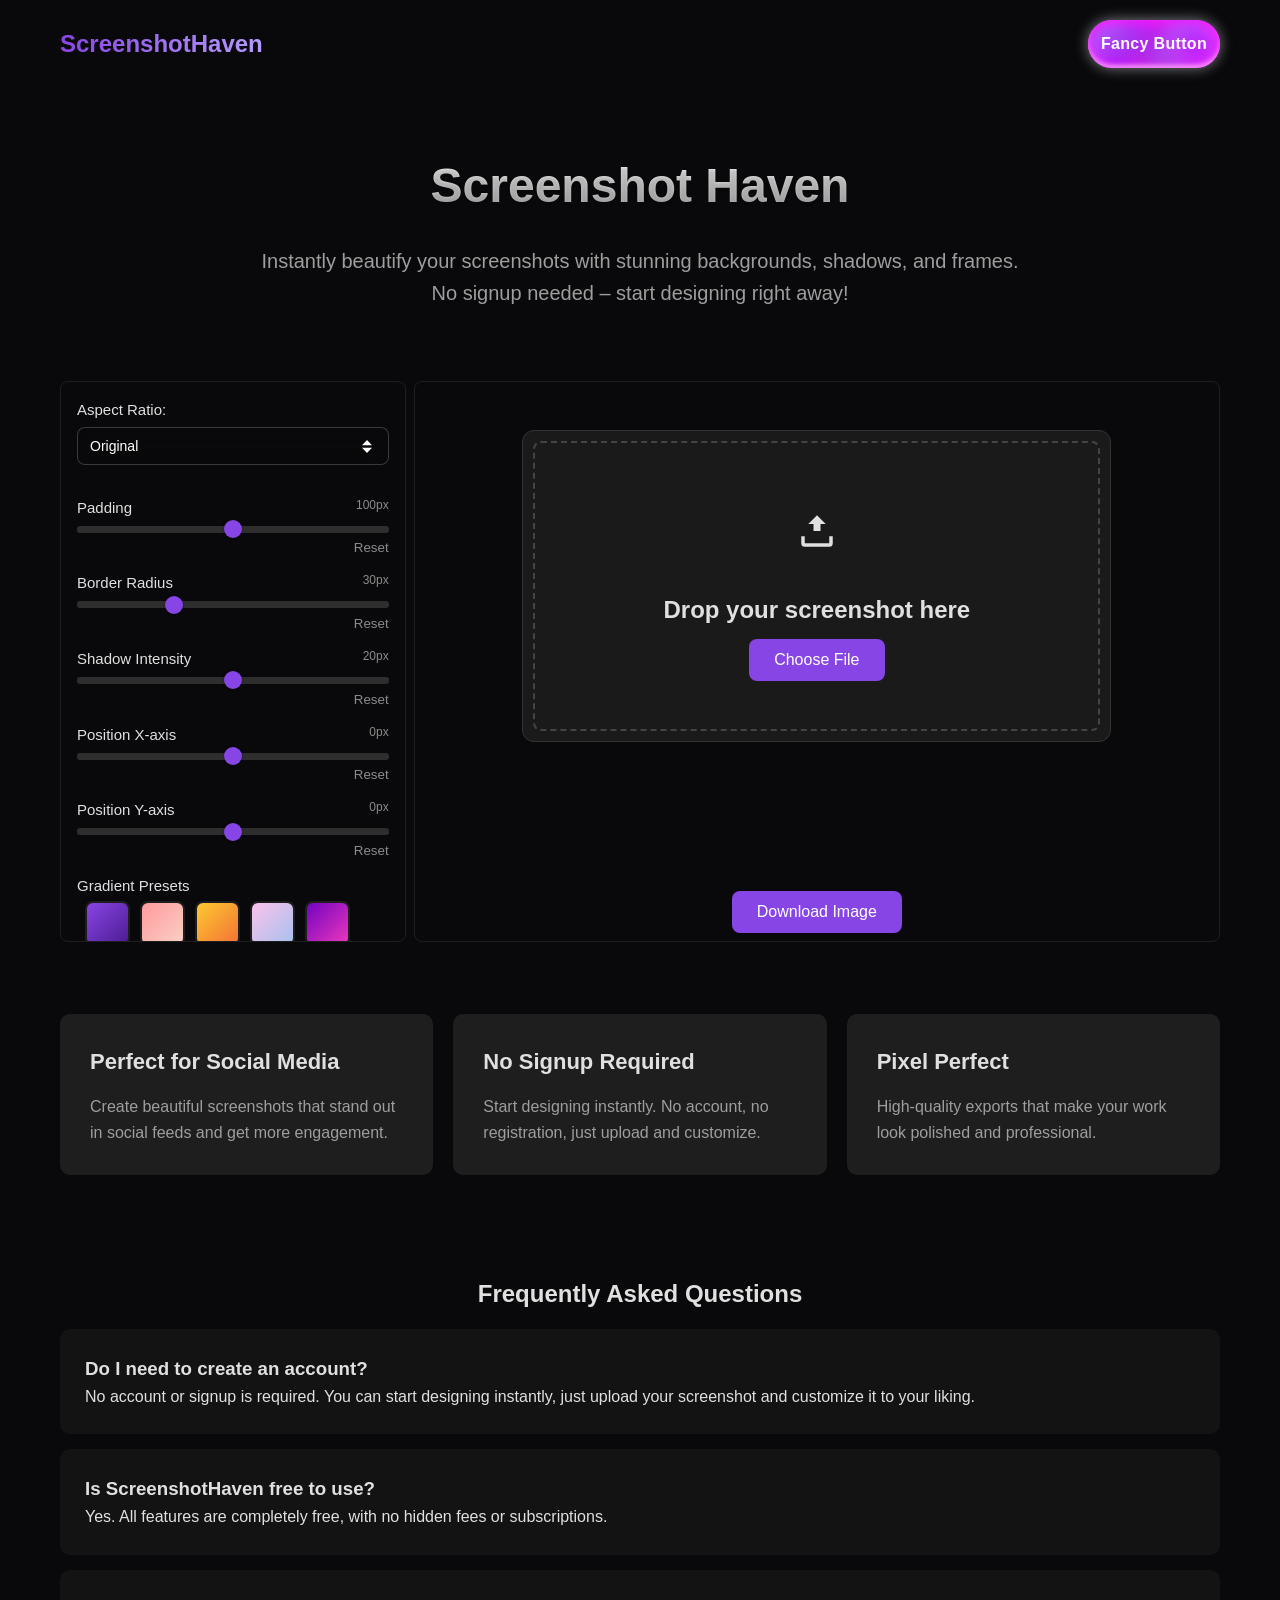
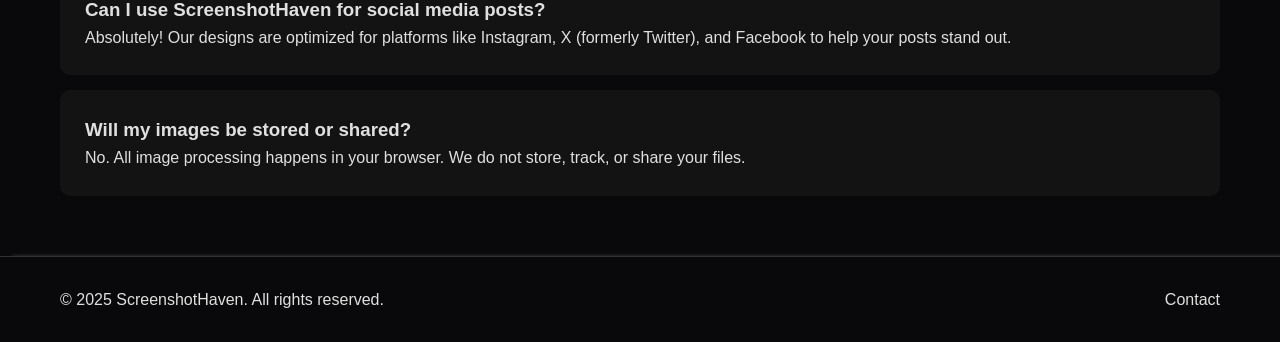
==== commit 47981a65: "Added SVG upload Icon, commented "copy/paste" line" ====
--- a/index.html
+++ b/index.html
@@ -127,16 +127,18 @@
 
         /* Upload Section */
         .upload-section {
+            display: flex;
             background-color: #1a1a1a;
             border: 1px solid #333;
             border-radius: 12px;
             padding: 60px 140px;
-            text-align: center;
             margin: 40px auto;
             max-width: 700px;
             cursor: pointer;
             animation: float 4s ease-in-out infinite;
             position: relative;
+            flex-direction: column;
+            align-items: center;
         }
 
         .upload-section::before {
@@ -196,12 +198,6 @@
                 transform: translateY(0px);
                 box-shadow: 0 5px 15px 0px rgba(0, 0, 0, 0.3);
             }
-        }
-
-        .upload-icon {
-            font-size: 40px;
-            margin-bottom: 20px;
-            color: #666;
         }
 
         .upload-section h3 {
@@ -635,6 +631,41 @@
             --y: 4px;
             --animation: circle-12;
         }
+
+        /* ===========SVG ICON UPLOAD */
+        .upload-icon {
+            width: 80px;
+            height: 80px;
+            margin-bottom: 20px;
+            /* background: linear-gradient(135deg, rgba(139, 92, 246, 0.1), rgba(168, 85, 247, 0.15)); */
+            border-radius: 20px;
+            display: flex;
+            justify-content: center;
+            align-items: center;
+            cursor: pointer;
+            transition: all 0.3s ease;
+            /* backdrop-filter: blur(10px); */
+            /* -webkit-backdrop-filter: blur(10px); */
+            /* box-shadow: 0 4px 15px rgba(139, 92, 246, 0.1); */
+        }
+
+        .upload-icon:hover {
+            background: linear-gradient(135deg, rgba(139, 92, 246, 0.2), rgba(168, 85, 247, 0.25));
+            border-color: rgba(139, 92, 246, 0.6);
+            transform: translateY(-2px);
+            box-shadow: 0 6px 20px rgba(139, 92, 246, 0.2);
+        }
+
+        .upload-icon svg {
+            width: 42px;
+            height: 42px;
+            fill: var(--text-color)
+        }
+
+        .upload-icon:hover svg {
+            fill: rgba(139, 92, 246, 1);
+        }
+        /* ===========SVG ICON UPLOAD */
 
         @keyframes circle-1 {
             33% {
@@ -1013,9 +1044,14 @@
                 </div>
                 <div class="right-screenshot-preview">
                     <section class="upload-section">
-                        <div class="upload-icon">↑</div>
+                        <div class="upload-icon">
+                            <svg xmlns="http://www.w3.org/2000/svg" viewBox="0 0 24 24">
+                                <path d="M19 15v4H5v-4H3v4a2 2 0 0 0 2 2h14a2 
+                                        2 0 0 0 2-2v-4h-2zM12 3l-5 5h3v4h4V8h3l-5-5z"/>
+                            </svg>
+                        </div>
                         <h3>Drop your screenshot here</h3>
-                        <p>or paste from clipboard (Ctrl+V / ⌘+V)</p>
+                        <!-- <p>or paste from clipboard (Ctrl+V / ⌘+V)</p> -->
                         <button class="choose-btn">Choose File</button>
                     </section>
                     <div class="preview-img">
